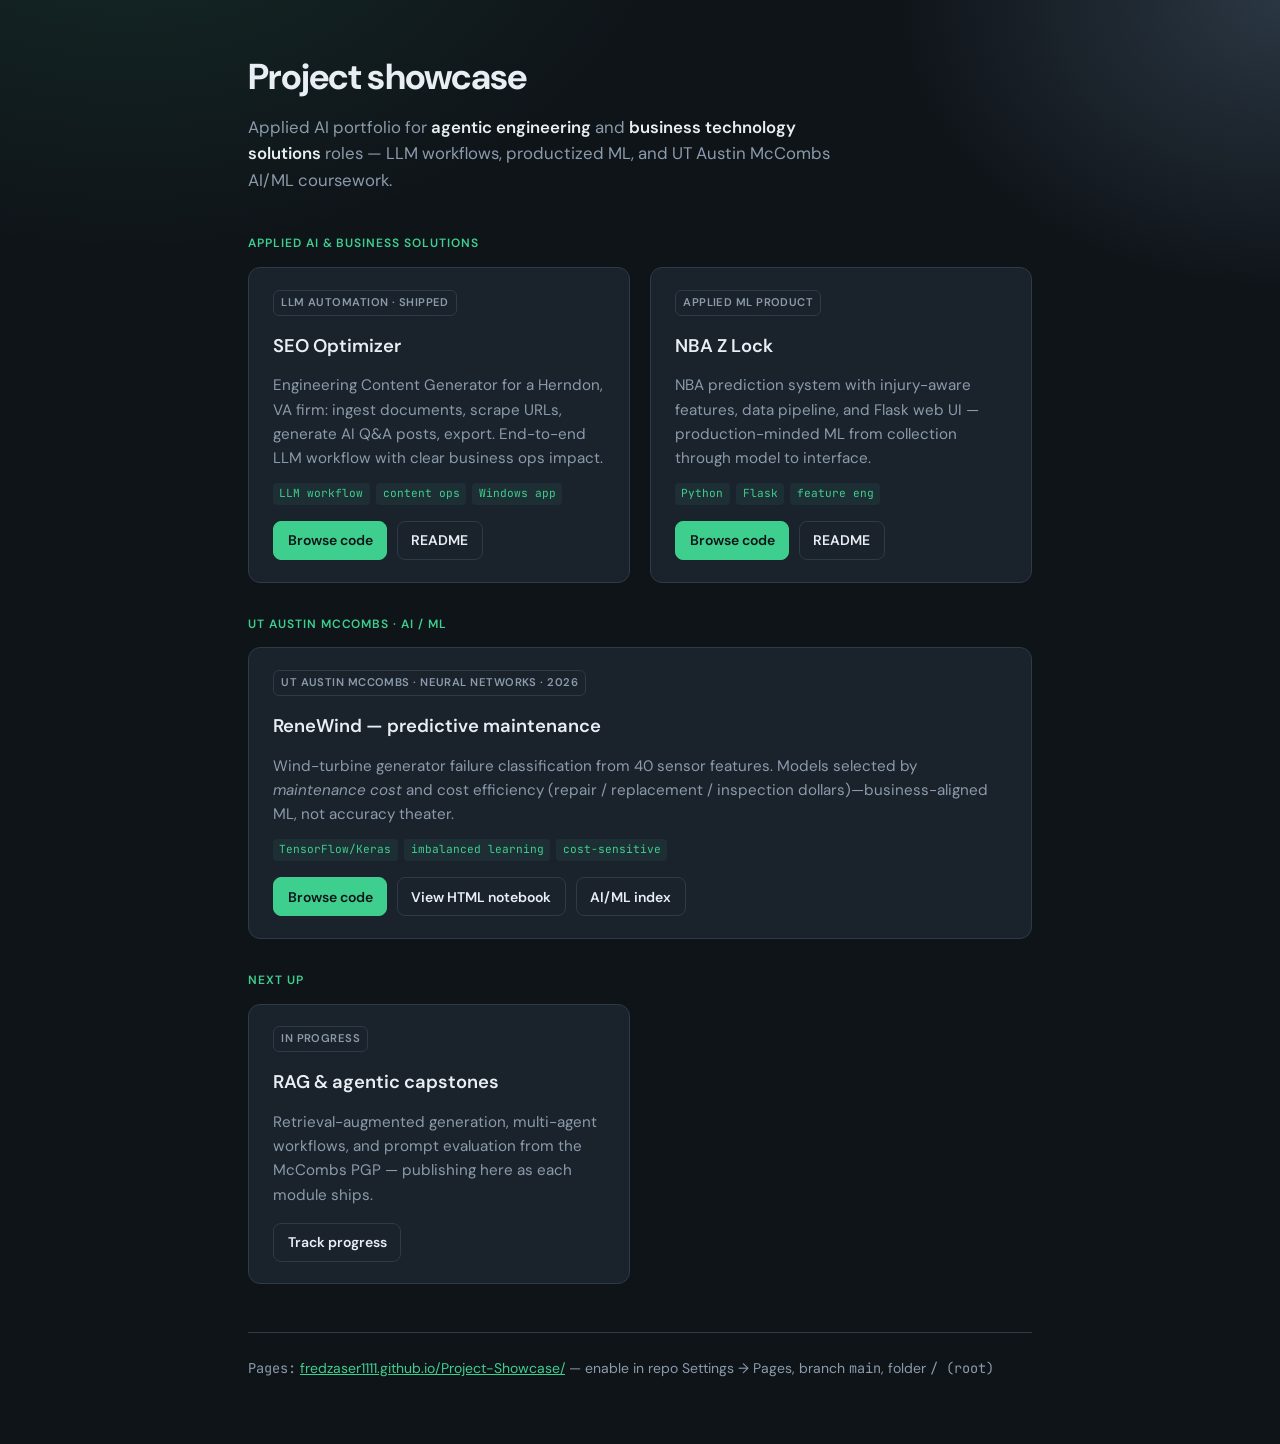
==== index.html @ 09c6dcb6 "Publish UT Austin AI/ML portfolio projects and retire coming soon Add ReneWind neural network predic" ====
<!DOCTYPE html>
<html lang="en">
<head>
  <meta charset="utf-8" />
  <meta name="viewport" content="width=device-width, initial-scale=1" />
  <title>Project showcase · Zed Fraser</title>
  <meta name="description" content="Portfolio for agentic engineering and business technology solutions: LLM automation, applied ML products, and UT Austin McCombs AI/ML coursework." />
  <link rel="preconnect" href="https://fonts.googleapis.com" />
  <link rel="preconnect" href="https://fonts.gstatic.com" crossorigin />
  <link href="https://fonts.googleapis.com/css2?family=DM+Sans:ital,opsz,wght@0,9..40,400;0,9..40,600;0,9..40,700;1,9..40,400&family=JetBrains+Mono:wght@400;500&display=swap" rel="stylesheet" />
  <style>
    :root {
      --bg: #0f1419;
      --surface: #1a222c;
      --border: #2d3a47;
      --text: #e8eef4;
      --muted: #8b9bab;
      --accent: #3ecf8e;
      --accent-dim: #2a9d6c;
    }
    * { box-sizing: border-box; }
    body {
      margin: 0;
      min-height: 100vh;
      font-family: "DM Sans", system-ui, sans-serif;
      background:
        radial-gradient(ellipse 80% 50% at 10% -10%, rgba(62, 207, 142, 0.12), transparent 55%),
        radial-gradient(ellipse 60% 40% at 100% 0%, rgba(45, 58, 71, 0.9), transparent 50%),
        var(--bg);
      color: var(--text);
      line-height: 1.6;
    }
    .wrap {
      max-width: 52rem;
      margin: 0 auto;
      padding: 3rem 1.5rem 4rem;
    }
    header { margin-bottom: 2.5rem; }
    h1 {
      font-size: clamp(1.75rem, 4vw, 2.25rem);
      font-weight: 700;
      letter-spacing: -0.02em;
      margin: 0 0 0.5rem;
    }
    .lede {
      color: var(--muted);
      font-size: 1.05rem;
      max-width: 38rem;
      margin: 0;
    }
    .mono {
      font-family: "JetBrains Mono", ui-monospace, monospace;
      font-size: 0.85rem;
    }
    .grid {
      display: grid;
      gap: 1.25rem;
    }
    @media (min-width: 640px) {
      .grid { grid-template-columns: repeat(2, 1fr); }
    }
    .grid.full { grid-template-columns: 1fr; }
    article {
      background: var(--surface);
      border: 1px solid var(--border);
      border-radius: 12px;
      padding: 1.35rem 1.5rem;
      display: flex;
      flex-direction: column;
      gap: 0.75rem;
    }
    article h2 {
      font-size: 1.15rem;
      font-weight: 600;
      margin: 0;
    }
    article p {
      margin: 0;
      color: var(--muted);
      font-size: 0.95rem;
      flex: 1;
    }
    .links {
      display: flex;
      flex-wrap: wrap;
      gap: 0.6rem;
      margin-top: 0.25rem;
    }
    a.btn {
      display: inline-flex;
      align-items: center;
      padding: 0.45rem 0.85rem;
      border-radius: 8px;
      font-size: 0.875rem;
      font-weight: 600;
      text-decoration: none;
      border: 1px solid var(--border);
      color: var(--text);
      transition: border-color 0.15s, background 0.15s;
    }
    a.btn:hover {
      border-color: var(--accent-dim);
      background: rgba(62, 207, 142, 0.08);
    }
    a.btn.primary {
      background: var(--accent);
      color: var(--bg);
      border-color: var(--accent);
    }
    a.btn.primary:hover {
      background: var(--accent-dim);
      border-color: var(--accent-dim);
    }
    .section-label {
      font-size: 0.75rem;
      font-weight: 600;
      letter-spacing: 0.08em;
      text-transform: uppercase;
      color: var(--accent);
      margin: 2rem 0 0.85rem;
    }
    .section-label:first-of-type { margin-top: 0; }
    .badge {
      display: inline-block;
      font-size: 0.7rem;
      font-weight: 600;
      letter-spacing: 0.04em;
      text-transform: uppercase;
      color: var(--muted);
      border: 1px solid var(--border);
      border-radius: 6px;
      padding: 0.2rem 0.45rem;
      margin-bottom: 0.25rem;
      width: fit-content;
    }
    .tags {
      display: flex;
      flex-wrap: wrap;
      gap: 0.4rem;
    }
    .tag {
      font-size: 0.7rem;
      font-family: "JetBrains Mono", ui-monospace, monospace;
      color: var(--accent);
      background: rgba(62, 207, 142, 0.08);
      border-radius: 4px;
      padding: 0.15rem 0.4rem;
    }
    footer {
      margin-top: 3rem;
      padding-top: 1.5rem;
      border-top: 1px solid var(--border);
      color: var(--muted);
      font-size: 0.875rem;
    }
    footer a { color: var(--accent); }
  </style>
</head>
<body>
  <div class="wrap">
    <header>
      <h1>Project showcase</h1>
      <p class="lede">Applied AI portfolio for <strong style="color:var(--text);font-weight:600">agentic engineering</strong> and <strong style="color:var(--text);font-weight:600">business technology solutions</strong> roles — LLM workflows, productized ML, and UT Austin McCombs AI/ML coursework.</p>
    </header>

    <p class="section-label">Applied AI &amp; business solutions</p>
    <div class="grid">
      <article>
        <span class="badge">LLM automation · shipped</span>
        <h2>SEO Optimizer</h2>
        <p>Engineering Content Generator for a Herndon, VA firm: ingest documents, scrape URLs, generate AI Q&amp;A posts, export. End-to-end LLM workflow with clear business ops impact.</p>
        <div class="tags">
          <span class="tag">LLM workflow</span>
          <span class="tag">content ops</span>
          <span class="tag">Windows app</span>
        </div>
        <div class="links">
          <a class="btn primary" href="https://github.com/FredZaser1111/Project-Showcase/tree/main/projects/seo-optimizer">Browse code</a>
          <a class="btn" href="https://github.com/FredZaser1111/Project-Showcase/blob/main/projects/seo-optimizer/README.md">README</a>
        </div>
      </article>

      <article>
        <span class="badge">Applied ML product</span>
        <h2>NBA Z Lock</h2>
        <p>NBA prediction system with injury-aware features, data pipeline, and Flask web UI — production-minded ML from collection through model to interface.</p>
        <div class="tags">
          <span class="tag">Python</span>
          <span class="tag">Flask</span>
          <span class="tag">feature eng</span>
        </div>
        <div class="links">
          <a class="btn primary" href="https://github.com/FredZaser1111/Project-Showcase/tree/main/projects/nba-z-lock">Browse code</a>
          <a class="btn" href="https://github.com/FredZaser1111/Project-Showcase/blob/main/projects/nba-z-lock/README.md">README</a>
        </div>
      </article>
    </div>

    <p class="section-label">UT Austin McCombs · AI / ML</p>
    <div class="grid full">
      <article>
        <span class="badge">UT Austin McCombs · Neural Networks · 2026</span>
        <h2>ReneWind — predictive maintenance</h2>
        <p>Wind-turbine generator failure classification from 40 sensor features. Models selected by <em>maintenance cost</em> and cost efficiency (repair / replacement / inspection dollars)—business-aligned ML, not accuracy theater.</p>
        <div class="tags">
          <span class="tag">TensorFlow/Keras</span>
          <span class="tag">imbalanced learning</span>
          <span class="tag">cost-sensitive</span>
        </div>
        <div class="links">
          <a class="btn primary" href="https://github.com/FredZaser1111/Project-Showcase/tree/main/projects/renewind">Browse code</a>
          <a class="btn" href="https://github.com/FredZaser1111/Project-Showcase/blob/main/projects/renewind/INN_ReneWind_Main_Project_FullCode_Notebook.html">View HTML notebook</a>
          <a class="btn" href="https://github.com/FredZaser1111/Project-Showcase/tree/main/projects/capstones">AI/ML index</a>
        </div>
      </article>
    </div>

    <p class="section-label">Next up</p>
    <div class="grid">
      <article>
        <span class="badge">In progress</span>
        <h2>RAG &amp; agentic capstones</h2>
        <p>Retrieval-augmented generation, multi-agent workflows, and prompt evaluation from the McCombs PGP — publishing here as each module ships.</p>
        <div class="links">
          <a class="btn" href="https://github.com/FredZaser1111/Project-Showcase/tree/main/projects/capstones">Track progress</a>
        </div>
      </article>
    </div>

    <footer>
      <span class="mono">Pages:</span>
      <a href="https://fredzaser1111.github.io/Project-Showcase/">fredzaser1111.github.io/Project-Showcase/</a>
      — enable in repo Settings → Pages, branch <span class="mono">main</span>, folder <span class="mono">/ (root)</span>
    </footer>
  </div>
</body>
</html>
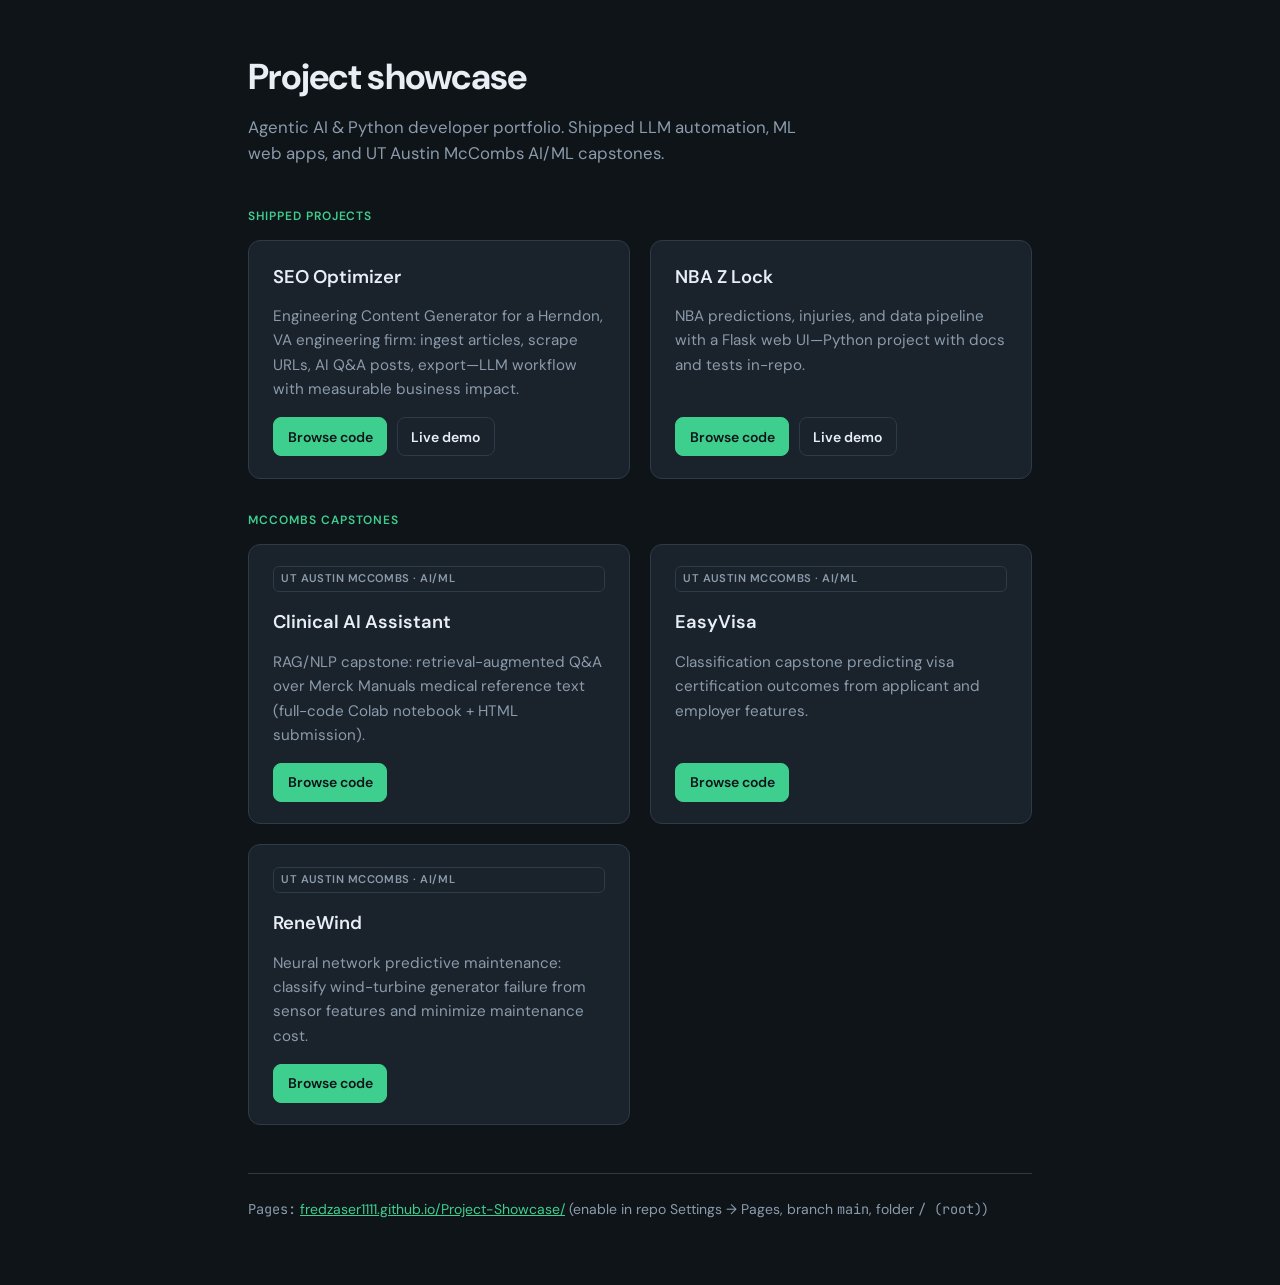
==== commit 87745412: "Add McCombs capstones: Clinical AI RAG, EasyVisa, and ReneWind. Publish full-code notebooks, HTML su" ====
--- a/index.html
+++ b/index.html
@@ -3,8 +3,8 @@
 <head>
   <meta charset="utf-8" />
   <meta name="viewport" content="width=device-width, initial-scale=1" />
-  <title>Project showcase · Zed Fraser</title>
-  <meta name="description" content="Portfolio for agentic engineering and business technology solutions: LLM automation, applied ML products, and UT Austin McCombs AI/ML coursework." />
+  <title>Project showcase</title>
+  <meta name="description" content="Agentic AI & Python portfolio: SEO Optimizer, NBA Z Lock, and UT Austin McCombs capstones." />
   <link rel="preconnect" href="https://fonts.googleapis.com" />
   <link rel="preconnect" href="https://fonts.gstatic.com" crossorigin />
   <link href="https://fonts.googleapis.com/css2?family=DM+Sans:ital,opsz,wght@0,9..40,400;0,9..40,600;0,9..40,700;1,9..40,400&family=JetBrains+Mono:wght@400;500&display=swap" rel="stylesheet" />
@@ -23,10 +23,7 @@
       margin: 0;
       min-height: 100vh;
       font-family: "DM Sans", system-ui, sans-serif;
-      background:
-        radial-gradient(ellipse 80% 50% at 10% -10%, rgba(62, 207, 142, 0.12), transparent 55%),
-        radial-gradient(ellipse 60% 40% at 100% 0%, rgba(45, 58, 71, 0.9), transparent 50%),
-        var(--bg);
+      background: var(--bg);
       color: var(--text);
       line-height: 1.6;
     }
@@ -45,7 +42,7 @@
     .lede {
       color: var(--muted);
       font-size: 1.05rem;
-      max-width: 38rem;
+      max-width: 36rem;
       margin: 0;
     }
     .mono {
@@ -59,7 +56,6 @@
     @media (min-width: 640px) {
       .grid { grid-template-columns: repeat(2, 1fr); }
     }
-    .grid.full { grid-template-columns: 1fr; }
     article {
       background: var(--surface);
       border: 1px solid var(--border);
@@ -107,7 +103,7 @@
       color: var(--bg);
       border-color: var(--accent);
     }
-    a.btn.primary:hover {
+    a    .btn.primary:hover {
       background: var(--accent-dim);
       border-color: var(--accent-dim);
     }
@@ -120,6 +116,16 @@
       margin: 2rem 0 0.85rem;
     }
     .section-label:first-of-type { margin-top: 0; }
+    article.in-progress {
+      border-style: dashed;
+      opacity: 0.92;
+    }
+    article.in-progress h2::after {
+      content: " · In progress";
+      font-size: 0.8rem;
+      font-weight: 500;
+      color: var(--muted);
+    }
     .badge {
       display: inline-block;
       font-size: 0.7rem;
@@ -131,20 +137,6 @@
       border-radius: 6px;
       padding: 0.2rem 0.45rem;
       margin-bottom: 0.25rem;
-      width: fit-content;
-    }
-    .tags {
-      display: flex;
-      flex-wrap: wrap;
-      gap: 0.4rem;
-    }
-    .tag {
-      font-size: 0.7rem;
-      font-family: "JetBrains Mono", ui-monospace, monospace;
-      color: var(--accent);
-      background: rgba(62, 207, 142, 0.08);
-      border-radius: 4px;
-      padding: 0.15rem 0.4rem;
     }
     footer {
       margin-top: 3rem;
@@ -153,84 +145,70 @@
       color: var(--muted);
       font-size: 0.875rem;
     }
-    footer a { color: var(--accent); }
   </style>
 </head>
 <body>
   <div class="wrap">
     <header>
       <h1>Project showcase</h1>
-      <p class="lede">Applied AI portfolio for <strong style="color:var(--text);font-weight:600">agentic engineering</strong> and <strong style="color:var(--text);font-weight:600">business technology solutions</strong> roles — LLM workflows, productized ML, and UT Austin McCombs AI/ML coursework.</p>
+      <p class="lede">Agentic AI &amp; Python developer portfolio. Shipped LLM automation, ML web apps, and UT Austin McCombs AI/ML capstones.</p>
     </header>
 
-    <p class="section-label">Applied AI &amp; business solutions</p>
+    <p class="section-label">Shipped projects</p>
     <div class="grid">
       <article>
-        <span class="badge">LLM automation · shipped</span>
         <h2>SEO Optimizer</h2>
-        <p>Engineering Content Generator for a Herndon, VA firm: ingest documents, scrape URLs, generate AI Q&amp;A posts, export. End-to-end LLM workflow with clear business ops impact.</p>
-        <div class="tags">
-          <span class="tag">LLM workflow</span>
-          <span class="tag">content ops</span>
-          <span class="tag">Windows app</span>
-        </div>
+        <p>Engineering Content Generator for a Herndon, VA engineering firm: ingest articles, scrape URLs, AI Q&amp;A posts, export—LLM workflow with measurable business impact.</p>
         <div class="links">
           <a class="btn primary" href="https://github.com/FredZaser1111/Project-Showcase/tree/main/projects/seo-optimizer">Browse code</a>
-          <a class="btn" href="https://github.com/FredZaser1111/Project-Showcase/blob/main/projects/seo-optimizer/README.md">README</a>
-        </div>
-      </article>
-
-      <article>
-        <span class="badge">Applied ML product</span>
+          <a class="btn" href="https://example.com">Live demo</a>
+        </div>
+      </article>
+
+      <article>
         <h2>NBA Z Lock</h2>
-        <p>NBA prediction system with injury-aware features, data pipeline, and Flask web UI — production-minded ML from collection through model to interface.</p>
-        <div class="tags">
-          <span class="tag">Python</span>
-          <span class="tag">Flask</span>
-          <span class="tag">feature eng</span>
-        </div>
+        <p>NBA predictions, injuries, and data pipeline with a Flask web UI—Python project with docs and tests in-repo.</p>
         <div class="links">
           <a class="btn primary" href="https://github.com/FredZaser1111/Project-Showcase/tree/main/projects/nba-z-lock">Browse code</a>
-          <a class="btn" href="https://github.com/FredZaser1111/Project-Showcase/blob/main/projects/nba-z-lock/README.md">README</a>
+          <a class="btn" href="https://example.com">Live demo</a>
         </div>
       </article>
     </div>
 
-    <p class="section-label">UT Austin McCombs · AI / ML</p>
-    <div class="grid full">
-      <article>
-        <span class="badge">UT Austin McCombs · Neural Networks · 2026</span>
-        <h2>ReneWind — predictive maintenance</h2>
-        <p>Wind-turbine generator failure classification from 40 sensor features. Models selected by <em>maintenance cost</em> and cost efficiency (repair / replacement / inspection dollars)—business-aligned ML, not accuracy theater.</p>
-        <div class="tags">
-          <span class="tag">TensorFlow/Keras</span>
-          <span class="tag">imbalanced learning</span>
-          <span class="tag">cost-sensitive</span>
-        </div>
-        <div class="links">
-          <a class="btn primary" href="https://github.com/FredZaser1111/Project-Showcase/tree/main/projects/renewind">Browse code</a>
-          <a class="btn" href="https://github.com/FredZaser1111/Project-Showcase/blob/main/projects/renewind/INN_ReneWind_Main_Project_FullCode_Notebook.html">View HTML notebook</a>
-          <a class="btn" href="https://github.com/FredZaser1111/Project-Showcase/tree/main/projects/capstones">AI/ML index</a>
-        </div>
-      </article>
-    </div>
-
-    <p class="section-label">Next up</p>
+    <p class="section-label">McCombs capstones</p>
     <div class="grid">
       <article>
-        <span class="badge">In progress</span>
-        <h2>RAG &amp; agentic capstones</h2>
-        <p>Retrieval-augmented generation, multi-agent workflows, and prompt evaluation from the McCombs PGP — publishing here as each module ships.</p>
-        <div class="links">
-          <a class="btn" href="https://github.com/FredZaser1111/Project-Showcase/tree/main/projects/capstones">Track progress</a>
+        <span class="badge">UT Austin McCombs · AI/ML</span>
+        <h2>Clinical AI Assistant</h2>
+        <p>RAG/NLP capstone: retrieval-augmented Q&amp;A over Merck Manuals medical reference text (full-code Colab notebook + HTML submission).</p>
+        <div class="links">
+          <a class="btn primary" href="https://github.com/FredZaser1111/Project-Showcase/tree/main/projects/capstones/clinical-ai-assistant">Browse code</a>
+        </div>
+      </article>
+
+      <article>
+        <span class="badge">UT Austin McCombs · AI/ML</span>
+        <h2>EasyVisa</h2>
+        <p>Classification capstone predicting visa certification outcomes from applicant and employer features.</p>
+        <div class="links">
+          <a class="btn primary" href="https://github.com/FredZaser1111/Project-Showcase/tree/main/projects/capstones/easyvisa">Browse code</a>
+        </div>
+      </article>
+
+      <article>
+        <span class="badge">UT Austin McCombs · AI/ML</span>
+        <h2>ReneWind</h2>
+        <p>Neural network predictive maintenance: classify wind-turbine generator failure from sensor features and minimize maintenance cost.</p>
+        <div class="links">
+          <a class="btn primary" href="https://github.com/FredZaser1111/Project-Showcase/tree/main/projects/capstones/renewind">Browse code</a>
         </div>
       </article>
     </div>
 
     <footer>
       <span class="mono">Pages:</span>
-      <a href="https://fredzaser1111.github.io/Project-Showcase/">fredzaser1111.github.io/Project-Showcase/</a>
-      — enable in repo Settings → Pages, branch <span class="mono">main</span>, folder <span class="mono">/ (root)</span>
+      <a href="https://fredzaser1111.github.io/Project-Showcase/" style="color: var(--accent);">fredzaser1111.github.io/Project-Showcase/</a>
+      (enable in repo Settings → Pages, branch <span class="mono">main</span>, folder <span class="mono">/ (root)</span>)
     </footer>
   </div>
 </body>
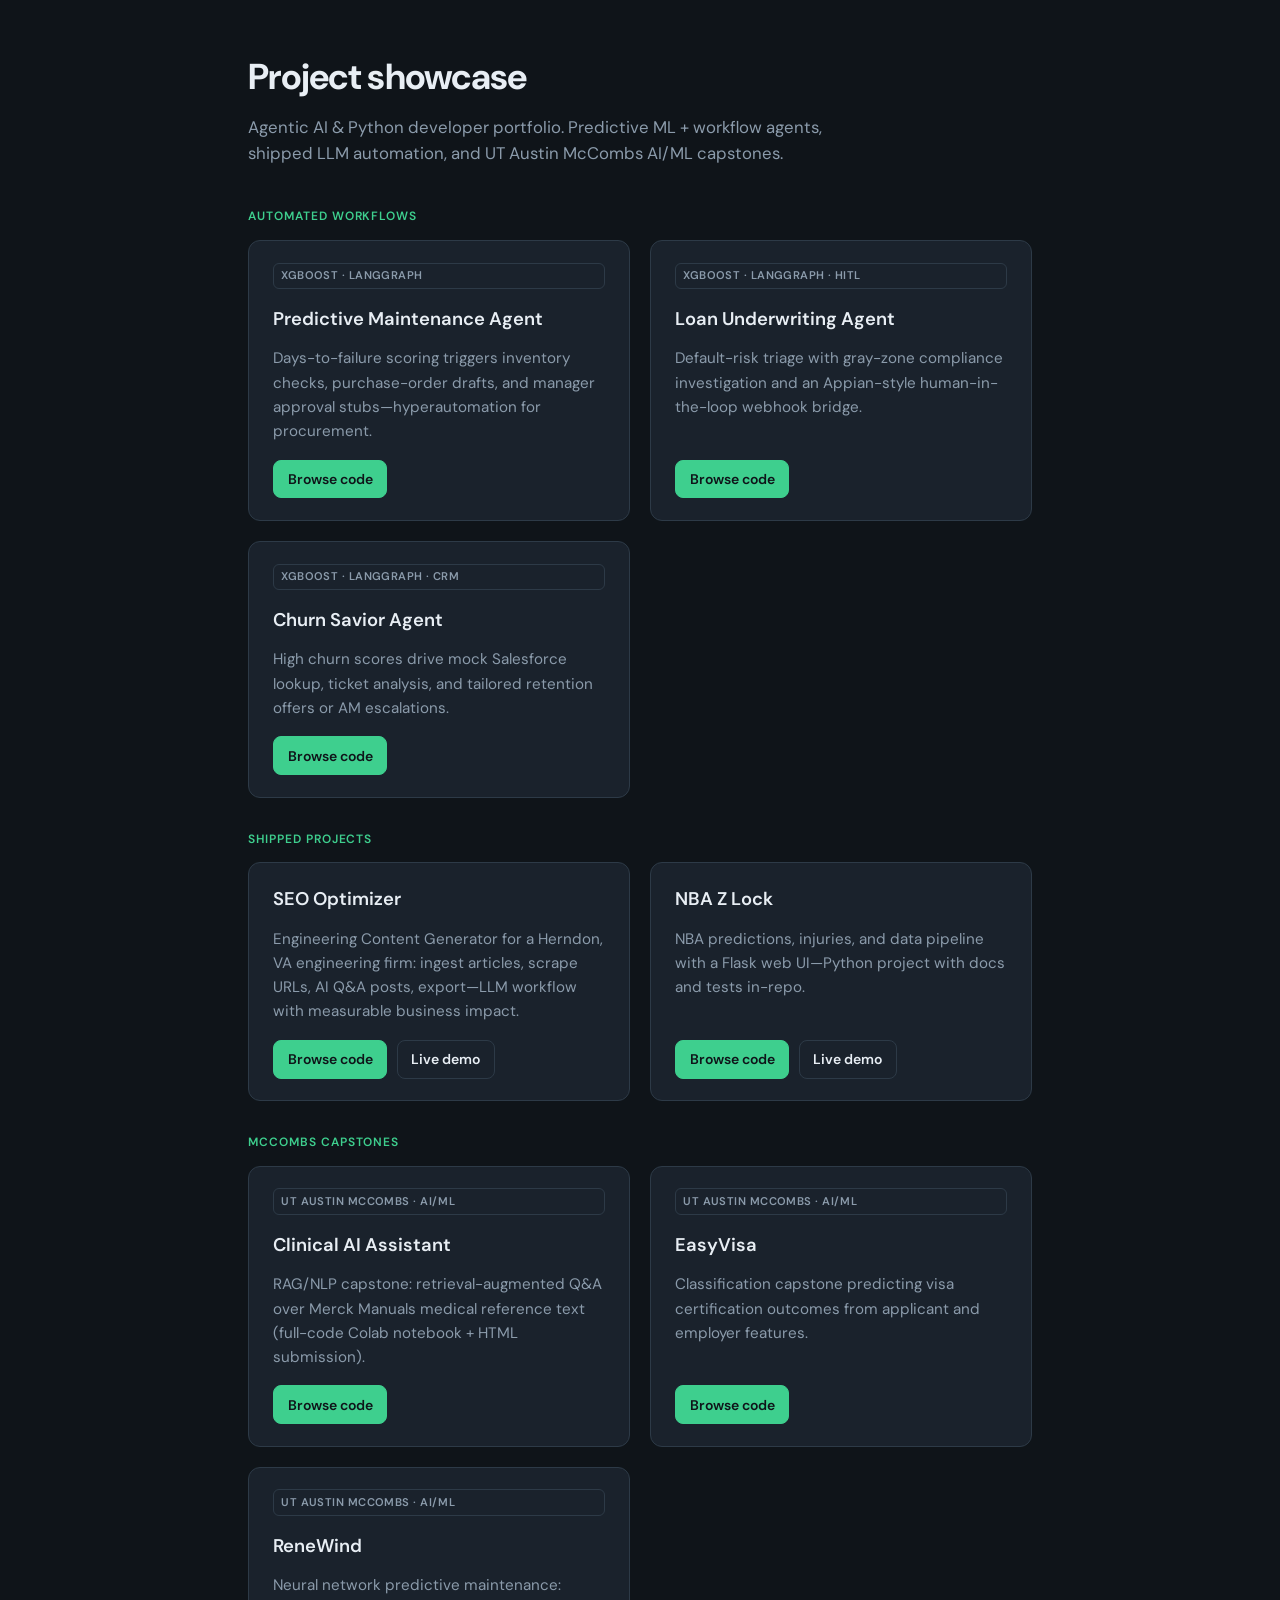
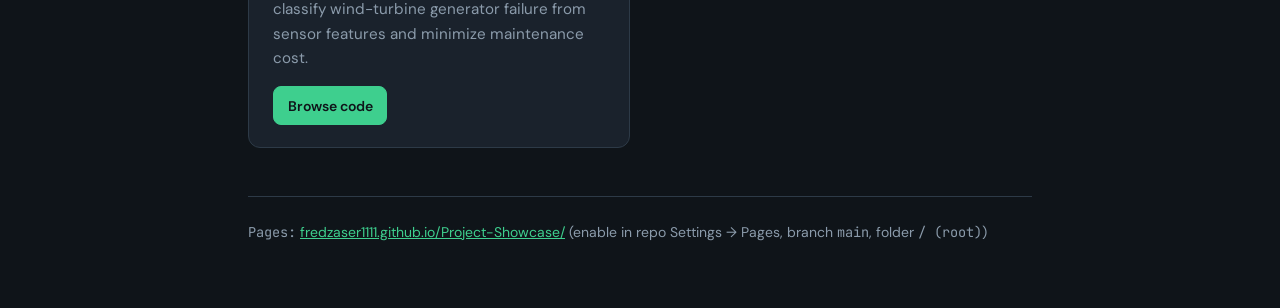
==== commit 9c26a741: "Add Automated Workflows: XGBoost + LangGraph agent demos. Showcase predictive score to workflow acti" ====
--- a/index.html
+++ b/index.html
@@ -4,7 +4,7 @@
   <meta charset="utf-8" />
   <meta name="viewport" content="width=device-width, initial-scale=1" />
   <title>Project showcase</title>
-  <meta name="description" content="Agentic AI & Python portfolio: SEO Optimizer, NBA Z Lock, and UT Austin McCombs capstones." />
+  <meta name="description" content="Agentic AI & Python portfolio: automated workflows (XGBoost + agents), SEO Optimizer, NBA Z Lock, and UT Austin McCombs capstones." />
   <link rel="preconnect" href="https://fonts.googleapis.com" />
   <link rel="preconnect" href="https://fonts.gstatic.com" crossorigin />
   <link href="https://fonts.googleapis.com/css2?family=DM+Sans:ital,opsz,wght@0,9..40,400;0,9..40,600;0,9..40,700;1,9..40,400&family=JetBrains+Mono:wght@400;500&display=swap" rel="stylesheet" />
@@ -151,8 +151,38 @@
   <div class="wrap">
     <header>
       <h1>Project showcase</h1>
-      <p class="lede">Agentic AI &amp; Python developer portfolio. Shipped LLM automation, ML web apps, and UT Austin McCombs AI/ML capstones.</p>
+      <p class="lede">Agentic AI &amp; Python developer portfolio. Predictive ML + workflow agents, shipped LLM automation, and UT Austin McCombs AI/ML capstones.</p>
     </header>
+
+    <p class="section-label">Automated workflows</p>
+    <div class="grid">
+      <article>
+        <span class="badge">XGBoost · LangGraph</span>
+        <h2>Predictive Maintenance Agent</h2>
+        <p>Days-to-failure scoring triggers inventory checks, purchase-order drafts, and manager approval stubs—hyperautomation for procurement.</p>
+        <div class="links">
+          <a class="btn primary" href="https://github.com/FredZaser1111/Project-Showcase/tree/main/projects/automated-workflows/predictive-maintenance-agent">Browse code</a>
+        </div>
+      </article>
+
+      <article>
+        <span class="badge">XGBoost · LangGraph · HITL</span>
+        <h2>Loan Underwriting Agent</h2>
+        <p>Default-risk triage with gray-zone compliance investigation and an Appian-style human-in-the-loop webhook bridge.</p>
+        <div class="links">
+          <a class="btn primary" href="https://github.com/FredZaser1111/Project-Showcase/tree/main/projects/automated-workflows/loan-underwriting-agent">Browse code</a>
+        </div>
+      </article>
+
+      <article>
+        <span class="badge">XGBoost · LangGraph · CRM</span>
+        <h2>Churn Savior Agent</h2>
+        <p>High churn scores drive mock Salesforce lookup, ticket analysis, and tailored retention offers or AM escalations.</p>
+        <div class="links">
+          <a class="btn primary" href="https://github.com/FredZaser1111/Project-Showcase/tree/main/projects/automated-workflows/churn-savior-agent">Browse code</a>
+        </div>
+      </article>
+    </div>
 
     <p class="section-label">Shipped projects</p>
     <div class="grid">
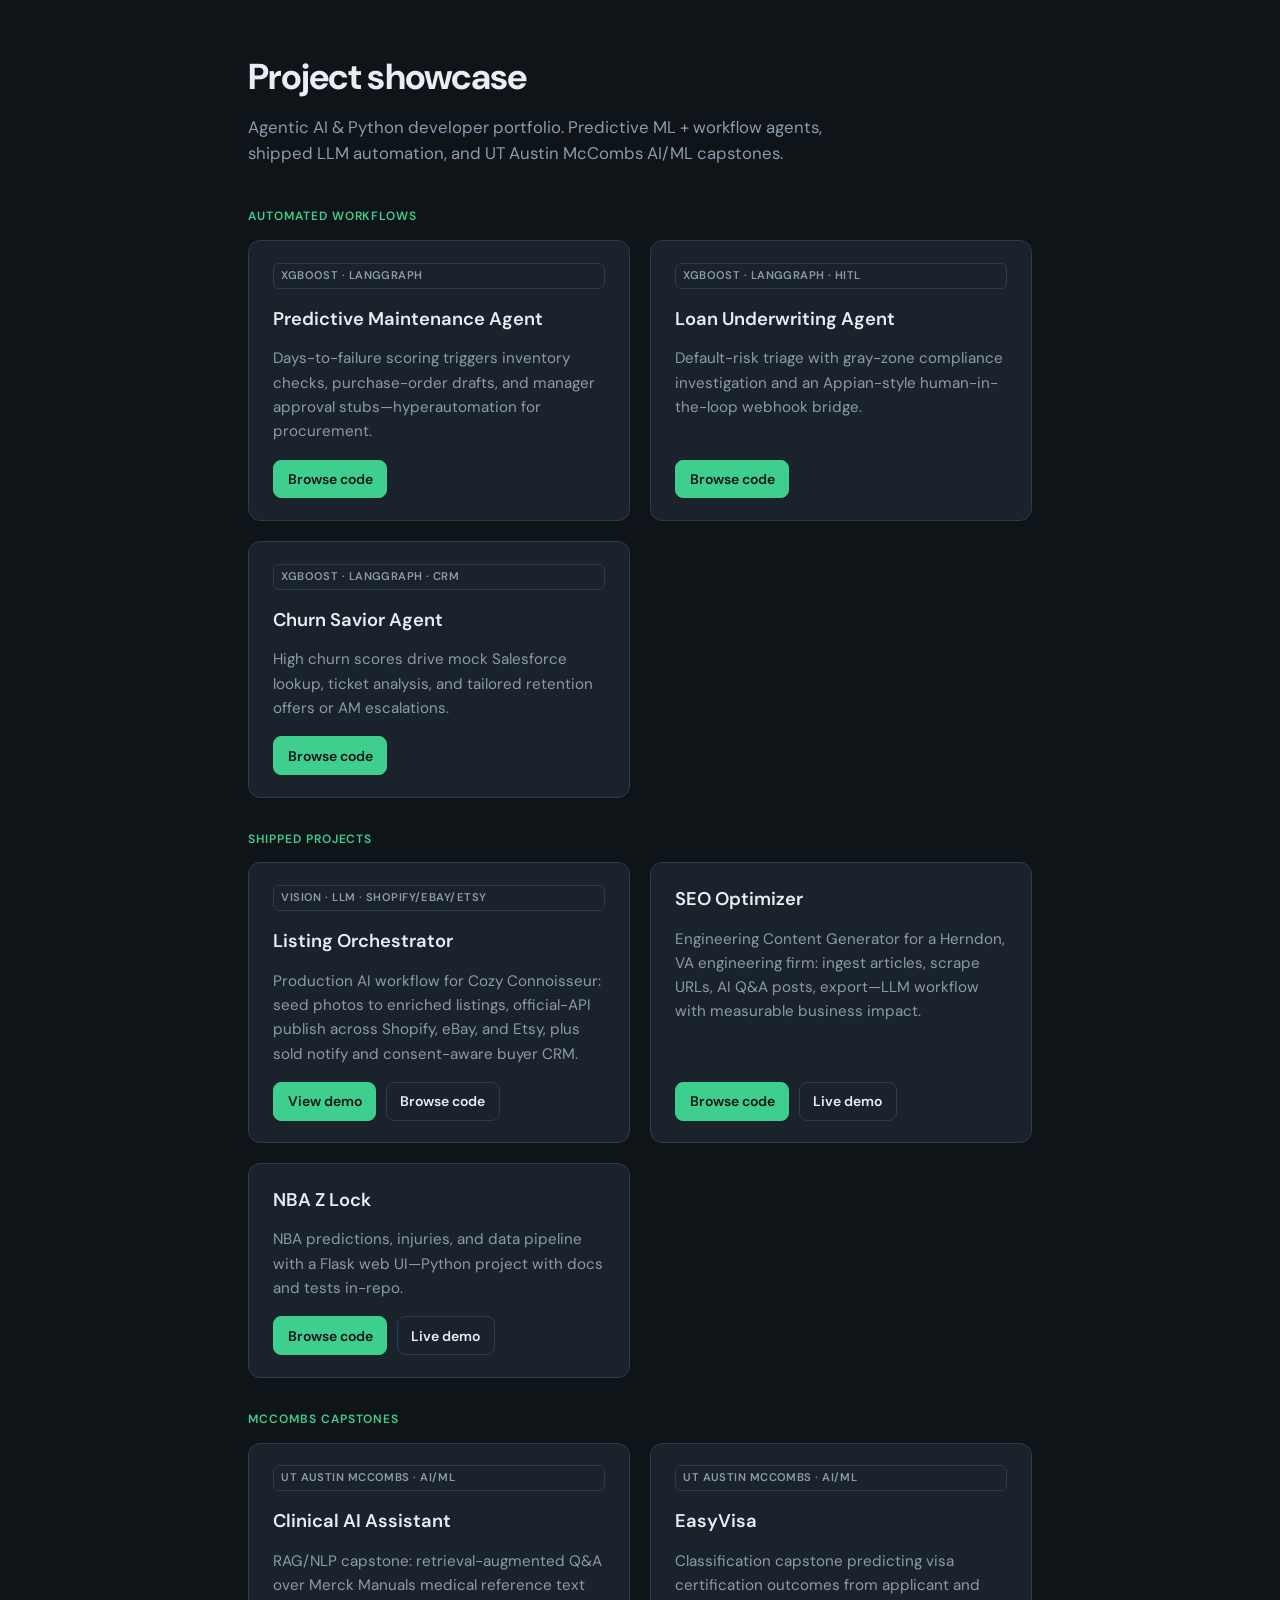
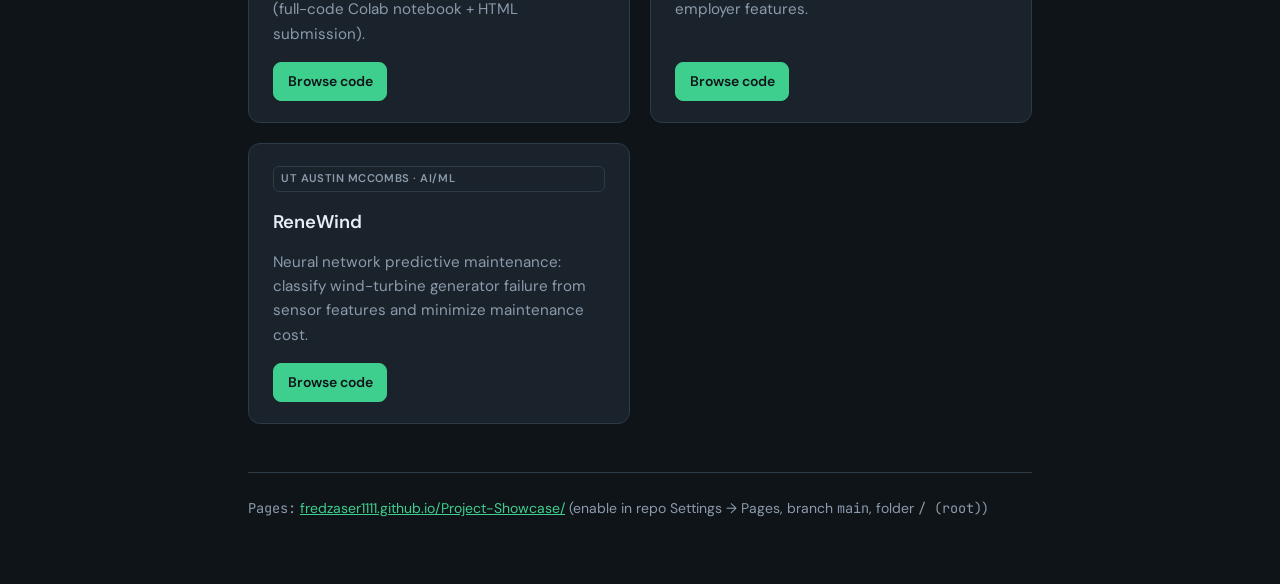
==== commit 53bc4b83: "Add Listing Orchestrator with recruiter workflow mockups. Ship Shopify/eBay/Etsy AI listing pipeline" ====
--- a/index.html
+++ b/index.html
@@ -187,6 +187,16 @@
     <p class="section-label">Shipped projects</p>
     <div class="grid">
       <article>
+        <span class="badge">Vision · LLM · Shopify/eBay/Etsy</span>
+        <h2>Listing Orchestrator</h2>
+        <p>Production AI workflow for Cozy Connoisseur: seed photos to enriched listings, official-API publish across Shopify, eBay, and Etsy, plus sold notify and consent-aware buyer CRM.</p>
+        <div class="links">
+          <a class="btn primary" href="https://fredzaser1111.github.io/Project-Showcase/projects/listing-orchestrator/demo/">View demo</a>
+          <a class="btn" href="https://github.com/FredZaser1111/Project-Showcase/tree/main/projects/listing-orchestrator">Browse code</a>
+        </div>
+      </article>
+
+      <article>
         <h2>SEO Optimizer</h2>
         <p>Engineering Content Generator for a Herndon, VA engineering firm: ingest articles, scrape URLs, AI Q&amp;A posts, export—LLM workflow with measurable business impact.</p>
         <div class="links">
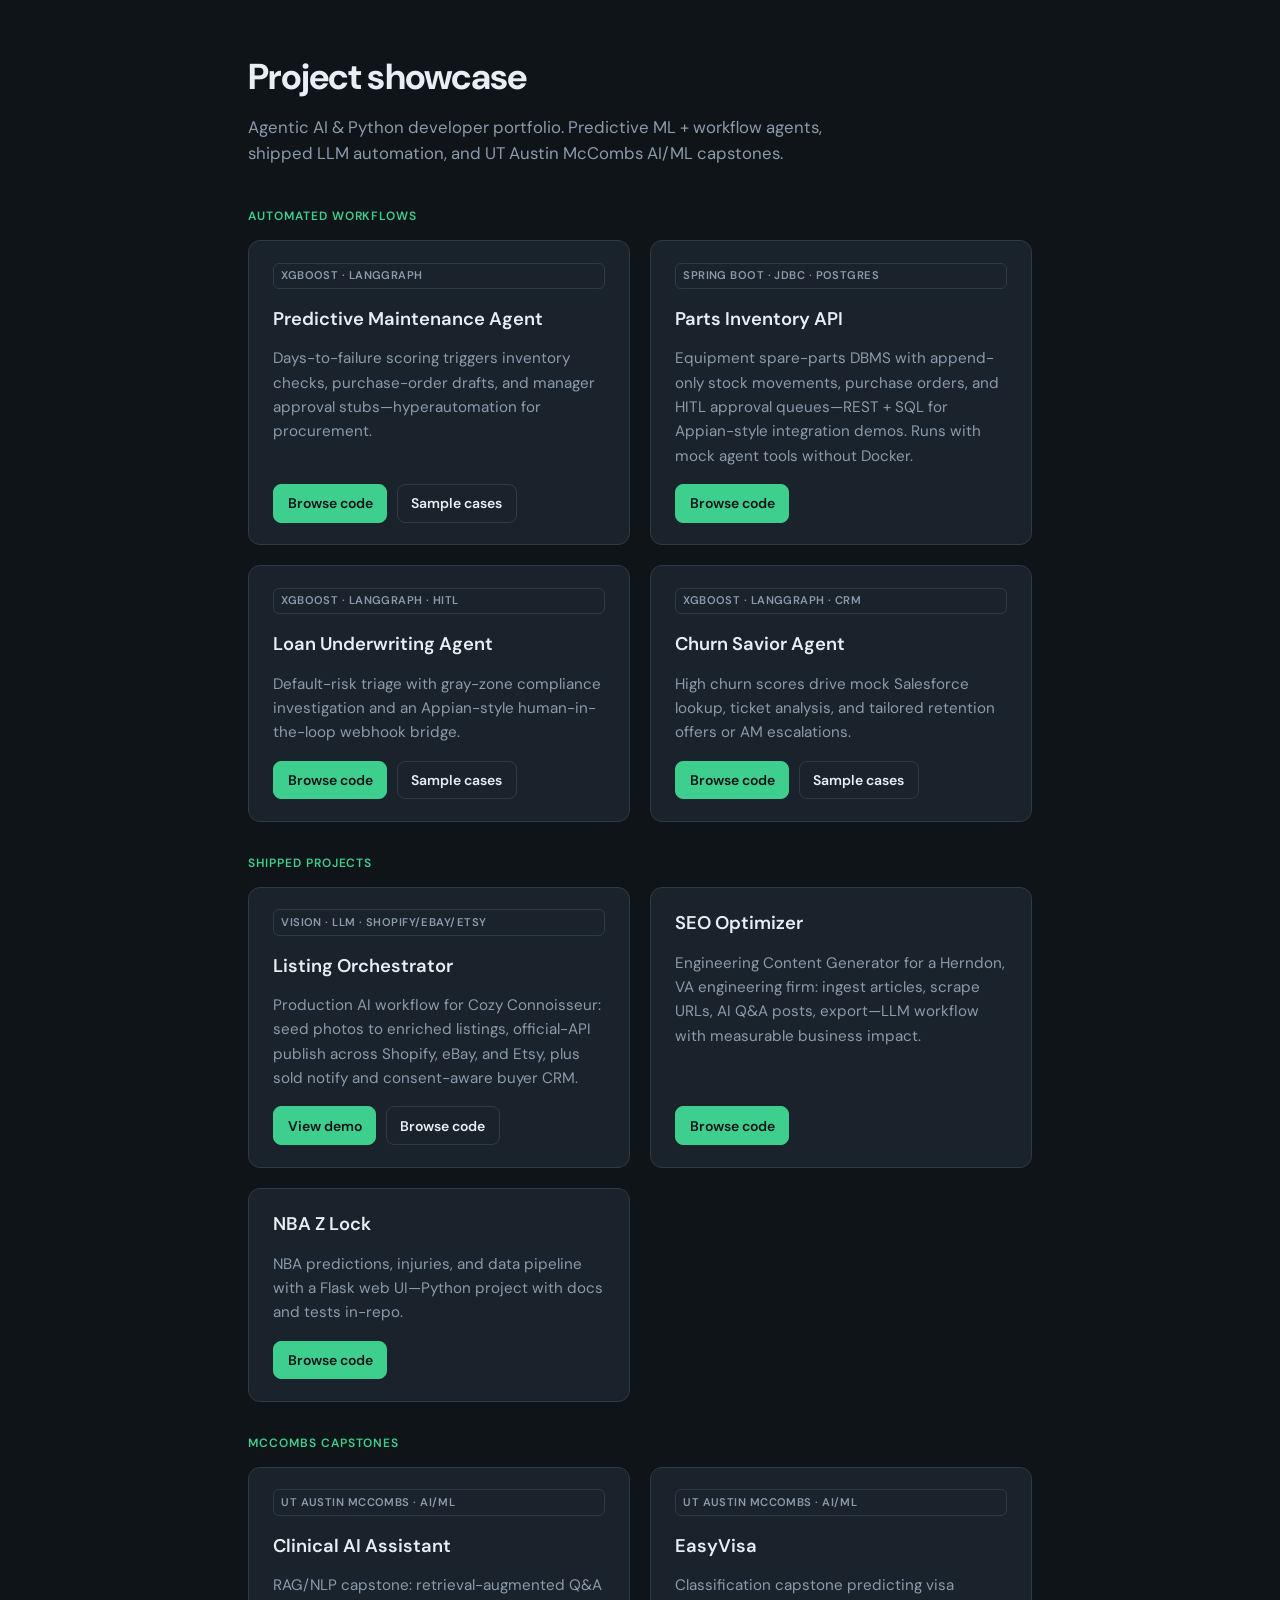
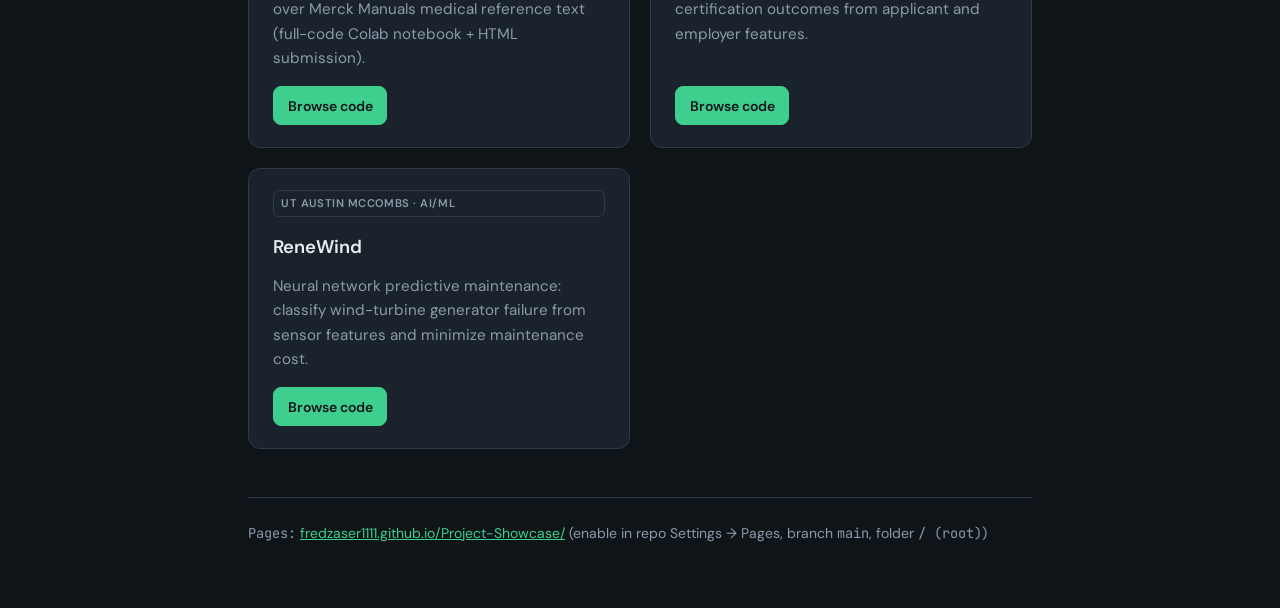
==== commit 1fb85082: "Ship parts inventory API and harden recruiter mock demos. Add Spring Boot/JDBC spare-parts service w" ====
--- a/index.html
+++ b/index.html
@@ -162,6 +162,16 @@
         <p>Days-to-failure scoring triggers inventory checks, purchase-order drafts, and manager approval stubs—hyperautomation for procurement.</p>
         <div class="links">
           <a class="btn primary" href="https://github.com/FredZaser1111/Project-Showcase/tree/main/projects/automated-workflows/predictive-maintenance-agent">Browse code</a>
+          <a class="btn" href="https://github.com/FredZaser1111/Project-Showcase/blob/main/projects/automated-workflows/predictive-maintenance-agent/outputs/maintenance_cases.json">Sample cases</a>
+        </div>
+      </article>
+
+      <article>
+        <span class="badge">Spring Boot · JDBC · Postgres</span>
+        <h2>Parts Inventory API</h2>
+        <p>Equipment spare-parts DBMS with append-only stock movements, purchase orders, and HITL approval queues—REST + SQL for Appian-style integration demos. Runs with mock agent tools without Docker.</p>
+        <div class="links">
+          <a class="btn primary" href="https://github.com/FredZaser1111/Project-Showcase/tree/main/projects/parts-inventory-api">Browse code</a>
         </div>
       </article>
 
@@ -171,6 +181,7 @@
         <p>Default-risk triage with gray-zone compliance investigation and an Appian-style human-in-the-loop webhook bridge.</p>
         <div class="links">
           <a class="btn primary" href="https://github.com/FredZaser1111/Project-Showcase/tree/main/projects/automated-workflows/loan-underwriting-agent">Browse code</a>
+          <a class="btn" href="https://github.com/FredZaser1111/Project-Showcase/blob/main/projects/automated-workflows/loan-underwriting-agent/outputs/loan_cases.json">Sample cases</a>
         </div>
       </article>
 
@@ -180,6 +191,7 @@
         <p>High churn scores drive mock Salesforce lookup, ticket analysis, and tailored retention offers or AM escalations.</p>
         <div class="links">
           <a class="btn primary" href="https://github.com/FredZaser1111/Project-Showcase/tree/main/projects/automated-workflows/churn-savior-agent">Browse code</a>
+          <a class="btn" href="https://github.com/FredZaser1111/Project-Showcase/blob/main/projects/automated-workflows/churn-savior-agent/outputs/churn_cases.json">Sample cases</a>
         </div>
       </article>
     </div>
@@ -201,7 +213,6 @@
         <p>Engineering Content Generator for a Herndon, VA engineering firm: ingest articles, scrape URLs, AI Q&amp;A posts, export—LLM workflow with measurable business impact.</p>
         <div class="links">
           <a class="btn primary" href="https://github.com/FredZaser1111/Project-Showcase/tree/main/projects/seo-optimizer">Browse code</a>
-          <a class="btn" href="https://example.com">Live demo</a>
         </div>
       </article>
 
@@ -210,7 +221,6 @@
         <p>NBA predictions, injuries, and data pipeline with a Flask web UI—Python project with docs and tests in-repo.</p>
         <div class="links">
           <a class="btn primary" href="https://github.com/FredZaser1111/Project-Showcase/tree/main/projects/nba-z-lock">Browse code</a>
-          <a class="btn" href="https://example.com">Live demo</a>
         </div>
       </article>
     </div>
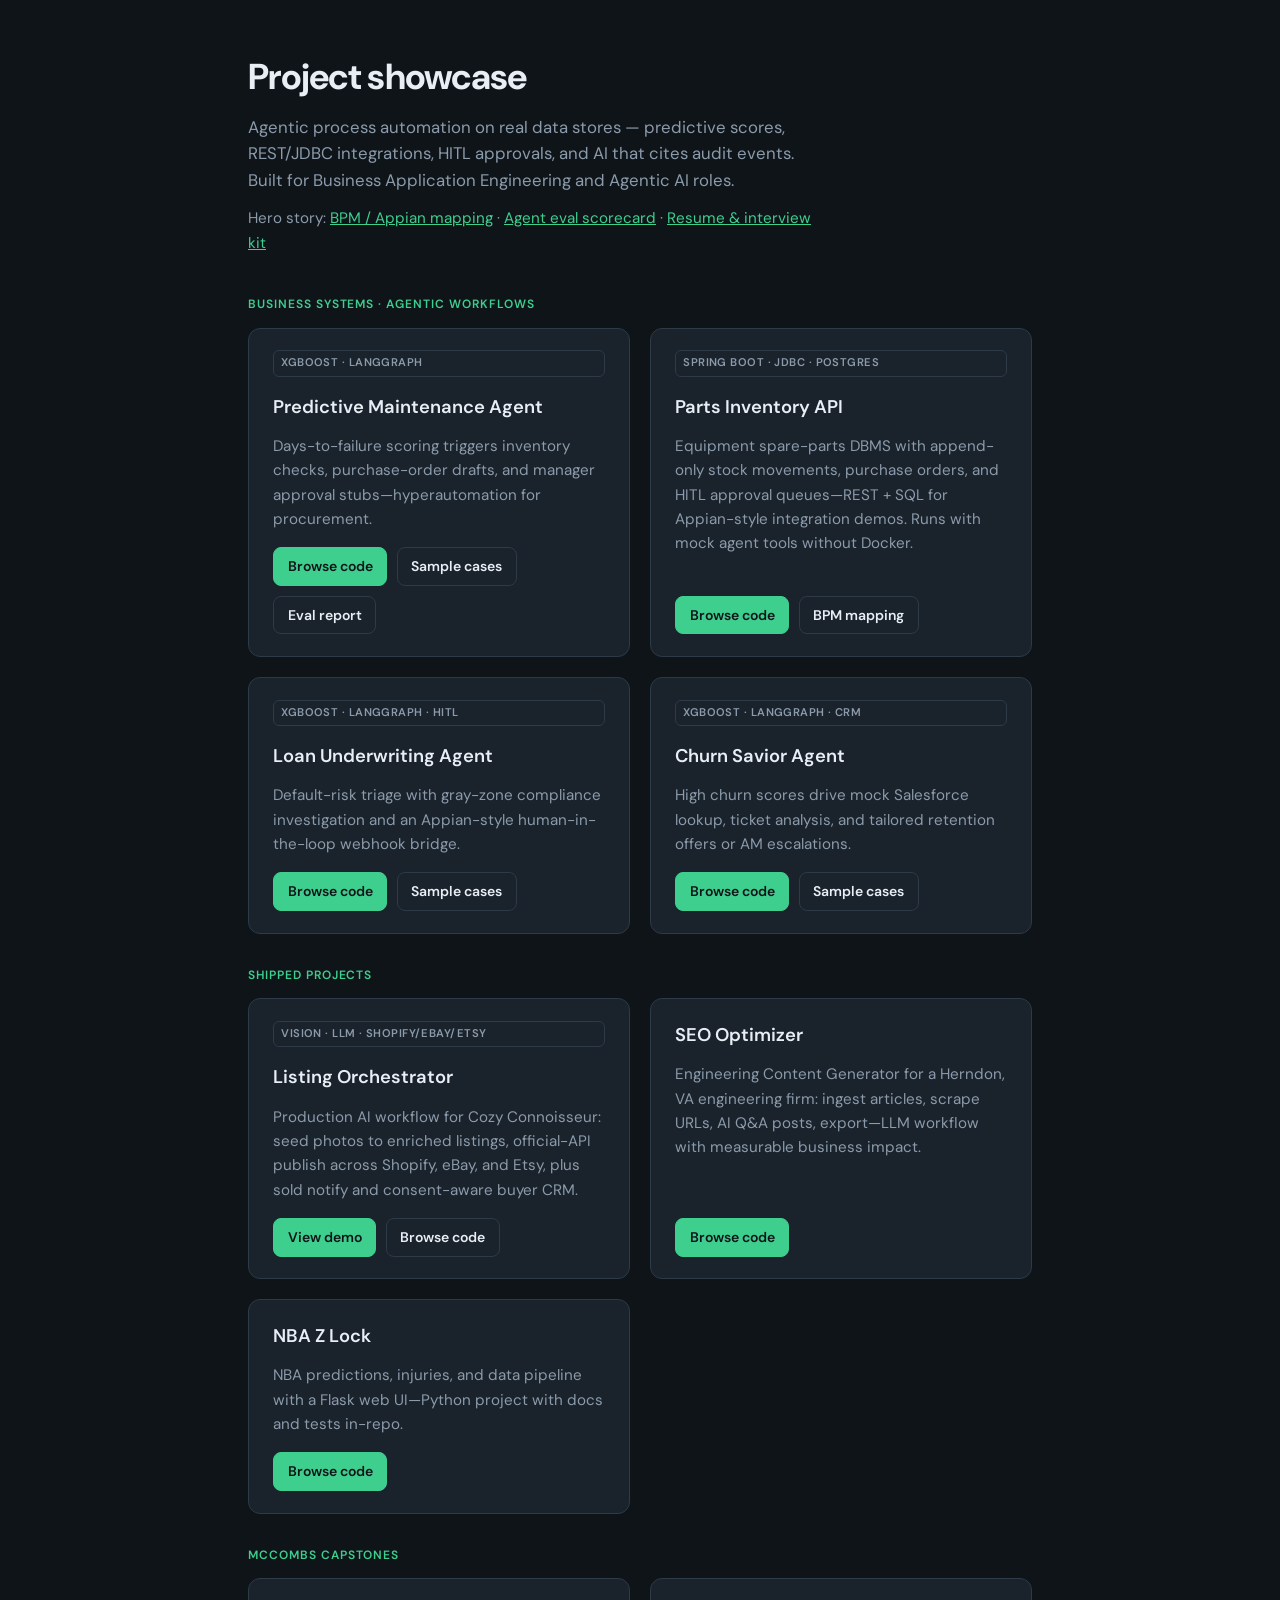
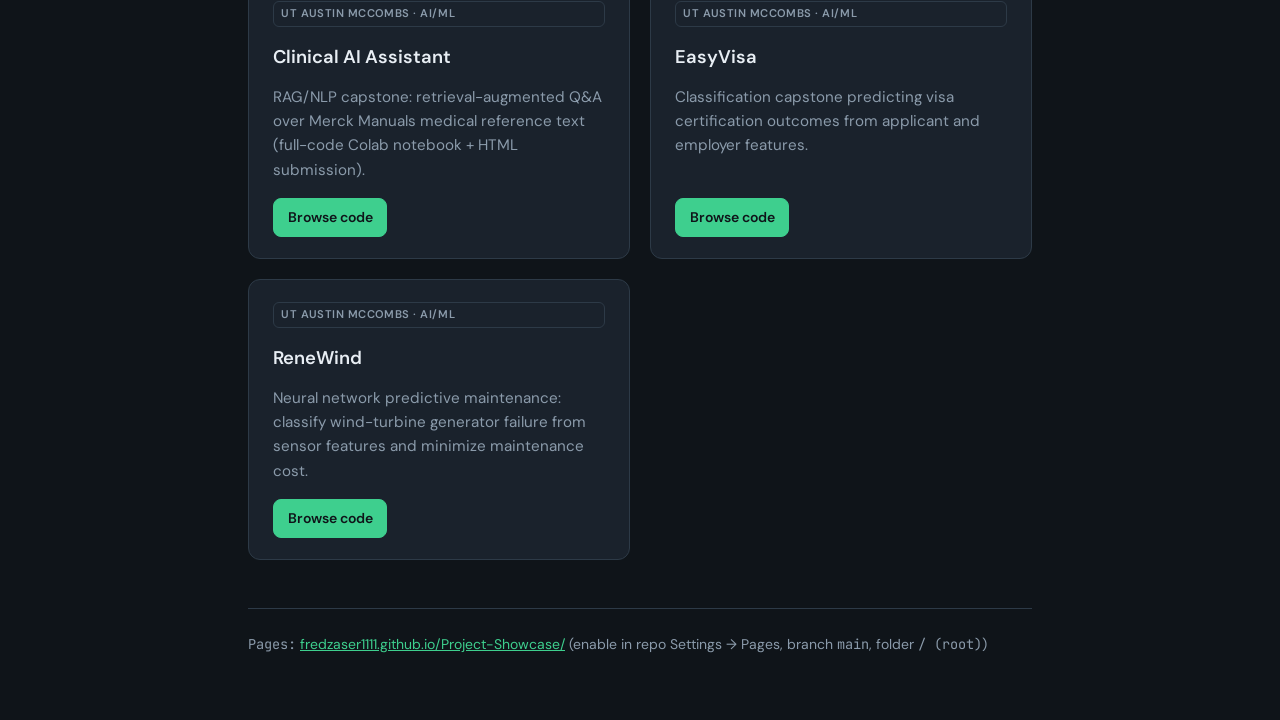
==== commit c3657c97: "Finish Track C Phases 2-4: tracing, Cozy Postgres ledger, BPM mapping. Add agent policy/tracing, gro" ====
--- a/index.html
+++ b/index.html
@@ -151,10 +151,18 @@
   <div class="wrap">
     <header>
       <h1>Project showcase</h1>
-      <p class="lede">Agentic AI &amp; Python developer portfolio. Predictive ML + workflow agents, shipped LLM automation, and UT Austin McCombs AI/ML capstones.</p>
+      <p class="lede">Agentic process automation on real data stores — predictive scores, REST/JDBC integrations, HITL approvals, and AI that cites audit events. Built for Business Application Engineering and Agentic AI roles.</p>
+      <p class="lede" style="margin-top:0.75rem;font-size:0.95rem;">
+        Hero story:
+        <a href="https://github.com/FredZaser1111/Project-Showcase/blob/main/projects/BPM_APPIAN_MAPPING.md" style="color:var(--accent);">BPM / Appian mapping</a>
+        ·
+        <a href="https://github.com/FredZaser1111/Project-Showcase/blob/main/projects/automated-workflows/predictive-maintenance-agent/outputs/eval_report.json" style="color:var(--accent);">Agent eval scorecard</a>
+        ·
+        <a href="https://github.com/FredZaser1111/Project-Showcase/blob/main/projects/RESUME_AND_INTERVIEW_KIT.md" style="color:var(--accent);">Resume &amp; interview kit</a>
+      </p>
     </header>
 
-    <p class="section-label">Automated workflows</p>
+    <p class="section-label">Business systems · Agentic workflows</p>
     <div class="grid">
       <article>
         <span class="badge">XGBoost · LangGraph</span>
@@ -163,6 +171,7 @@
         <div class="links">
           <a class="btn primary" href="https://github.com/FredZaser1111/Project-Showcase/tree/main/projects/automated-workflows/predictive-maintenance-agent">Browse code</a>
           <a class="btn" href="https://github.com/FredZaser1111/Project-Showcase/blob/main/projects/automated-workflows/predictive-maintenance-agent/outputs/maintenance_cases.json">Sample cases</a>
+          <a class="btn" href="https://github.com/FredZaser1111/Project-Showcase/blob/main/projects/automated-workflows/predictive-maintenance-agent/outputs/eval_report.json">Eval report</a>
         </div>
       </article>
 
@@ -172,6 +181,7 @@
         <p>Equipment spare-parts DBMS with append-only stock movements, purchase orders, and HITL approval queues—REST + SQL for Appian-style integration demos. Runs with mock agent tools without Docker.</p>
         <div class="links">
           <a class="btn primary" href="https://github.com/FredZaser1111/Project-Showcase/tree/main/projects/parts-inventory-api">Browse code</a>
+          <a class="btn" href="https://github.com/FredZaser1111/Project-Showcase/blob/main/projects/BPM_APPIAN_MAPPING.md">BPM mapping</a>
         </div>
       </article>
 
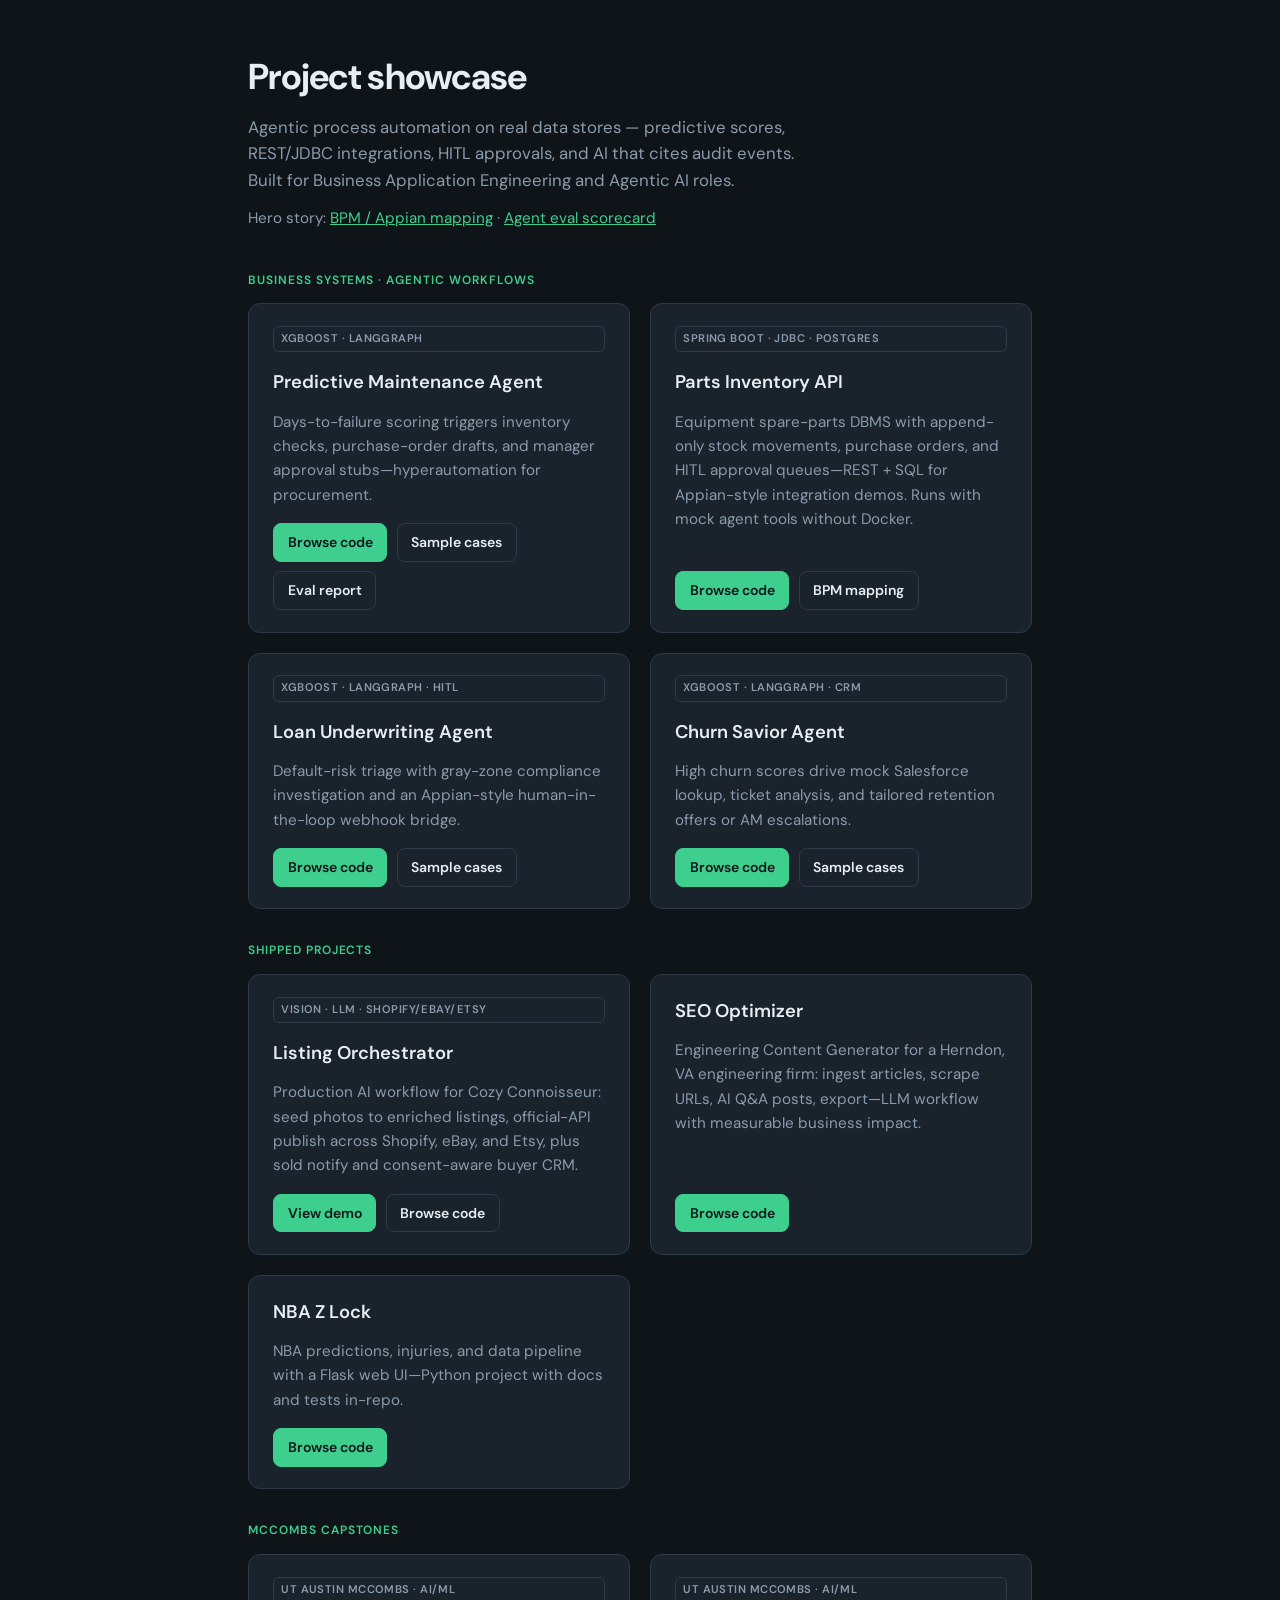
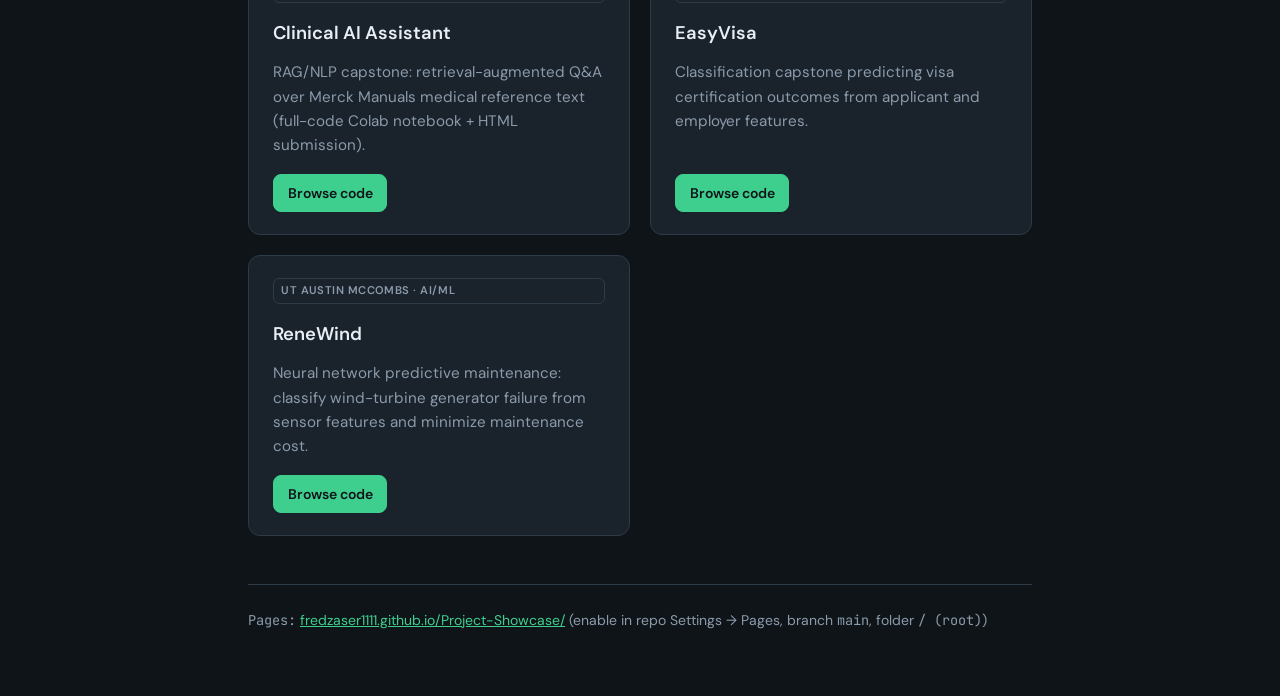
==== commit 4a4f3466: "Remove personal interview kit from public portfolio. Keep resume/interview strategy local only; leav" ====
--- a/index.html
+++ b/index.html
@@ -157,8 +157,6 @@
         <a href="https://github.com/FredZaser1111/Project-Showcase/blob/main/projects/BPM_APPIAN_MAPPING.md" style="color:var(--accent);">BPM / Appian mapping</a>
         ·
         <a href="https://github.com/FredZaser1111/Project-Showcase/blob/main/projects/automated-workflows/predictive-maintenance-agent/outputs/eval_report.json" style="color:var(--accent);">Agent eval scorecard</a>
-        ·
-        <a href="https://github.com/FredZaser1111/Project-Showcase/blob/main/projects/RESUME_AND_INTERVIEW_KIT.md" style="color:var(--accent);">Resume &amp; interview kit</a>
       </p>
     </header>
 
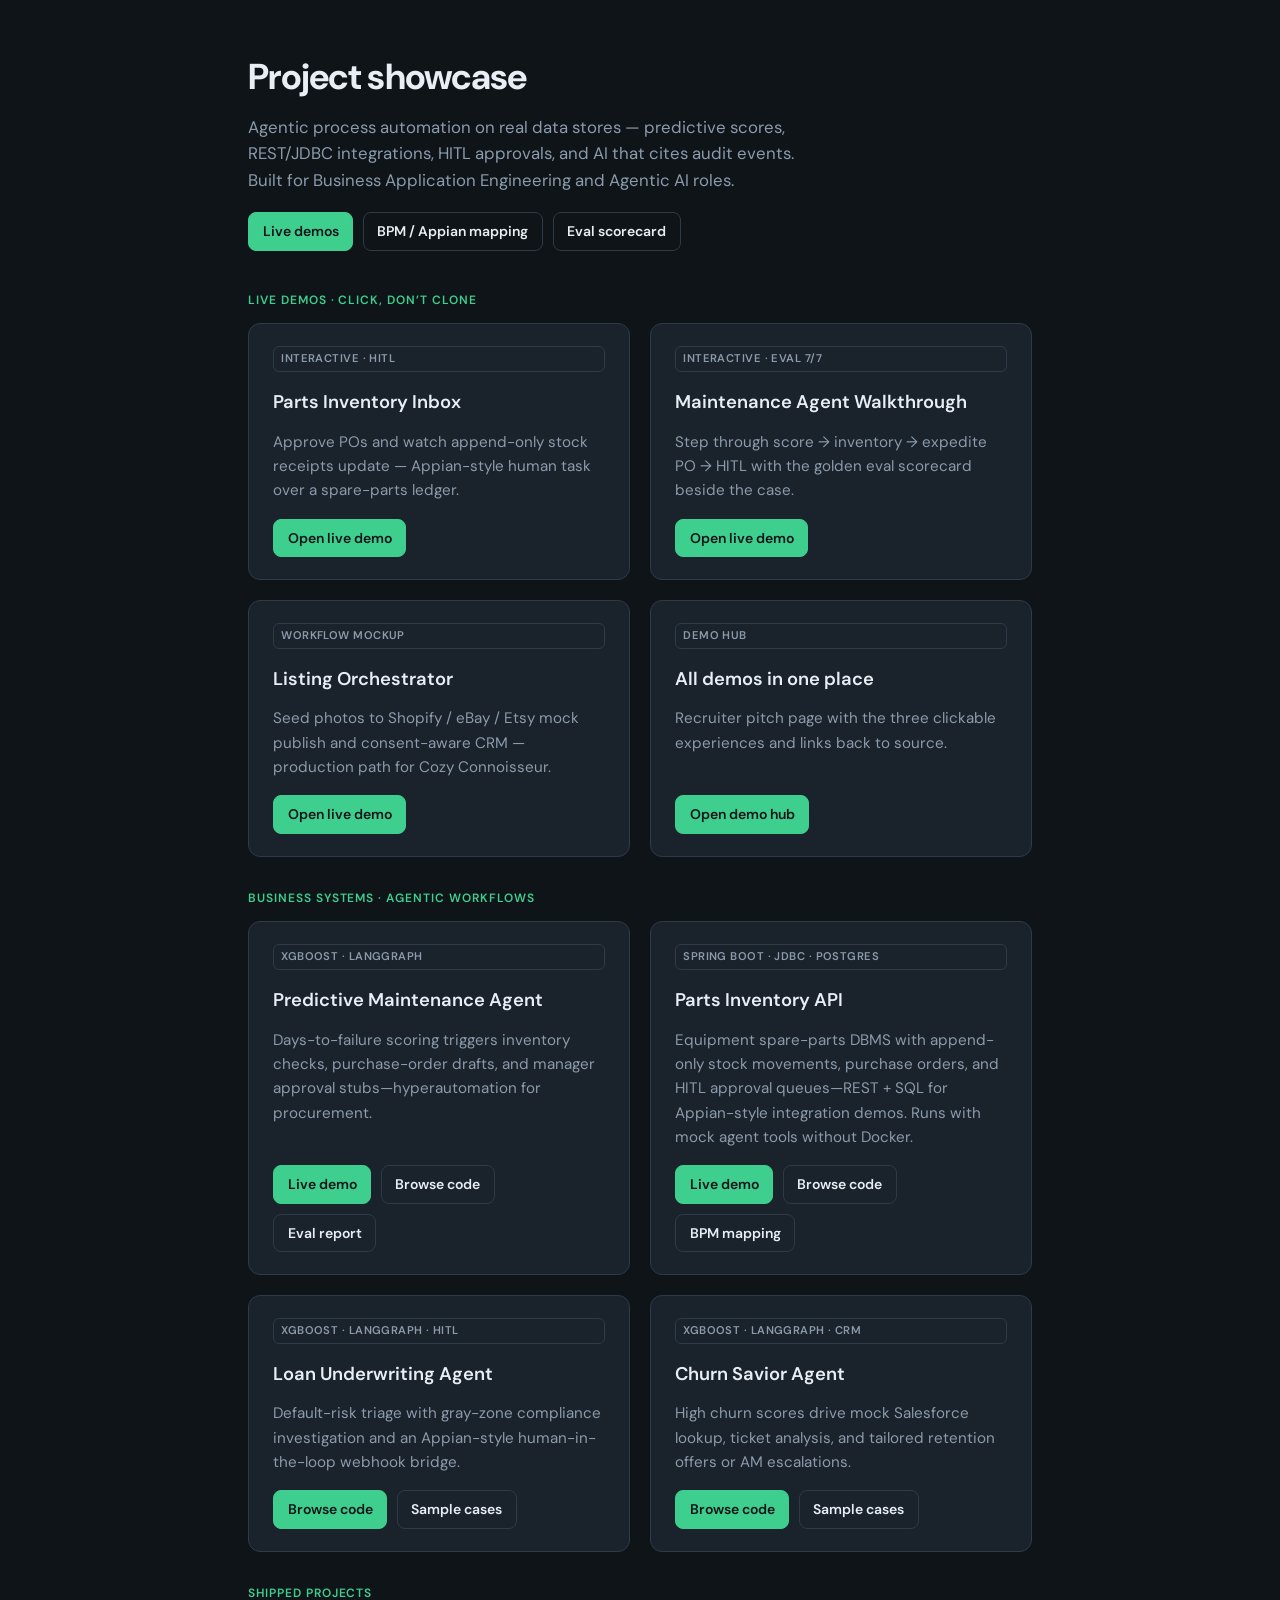
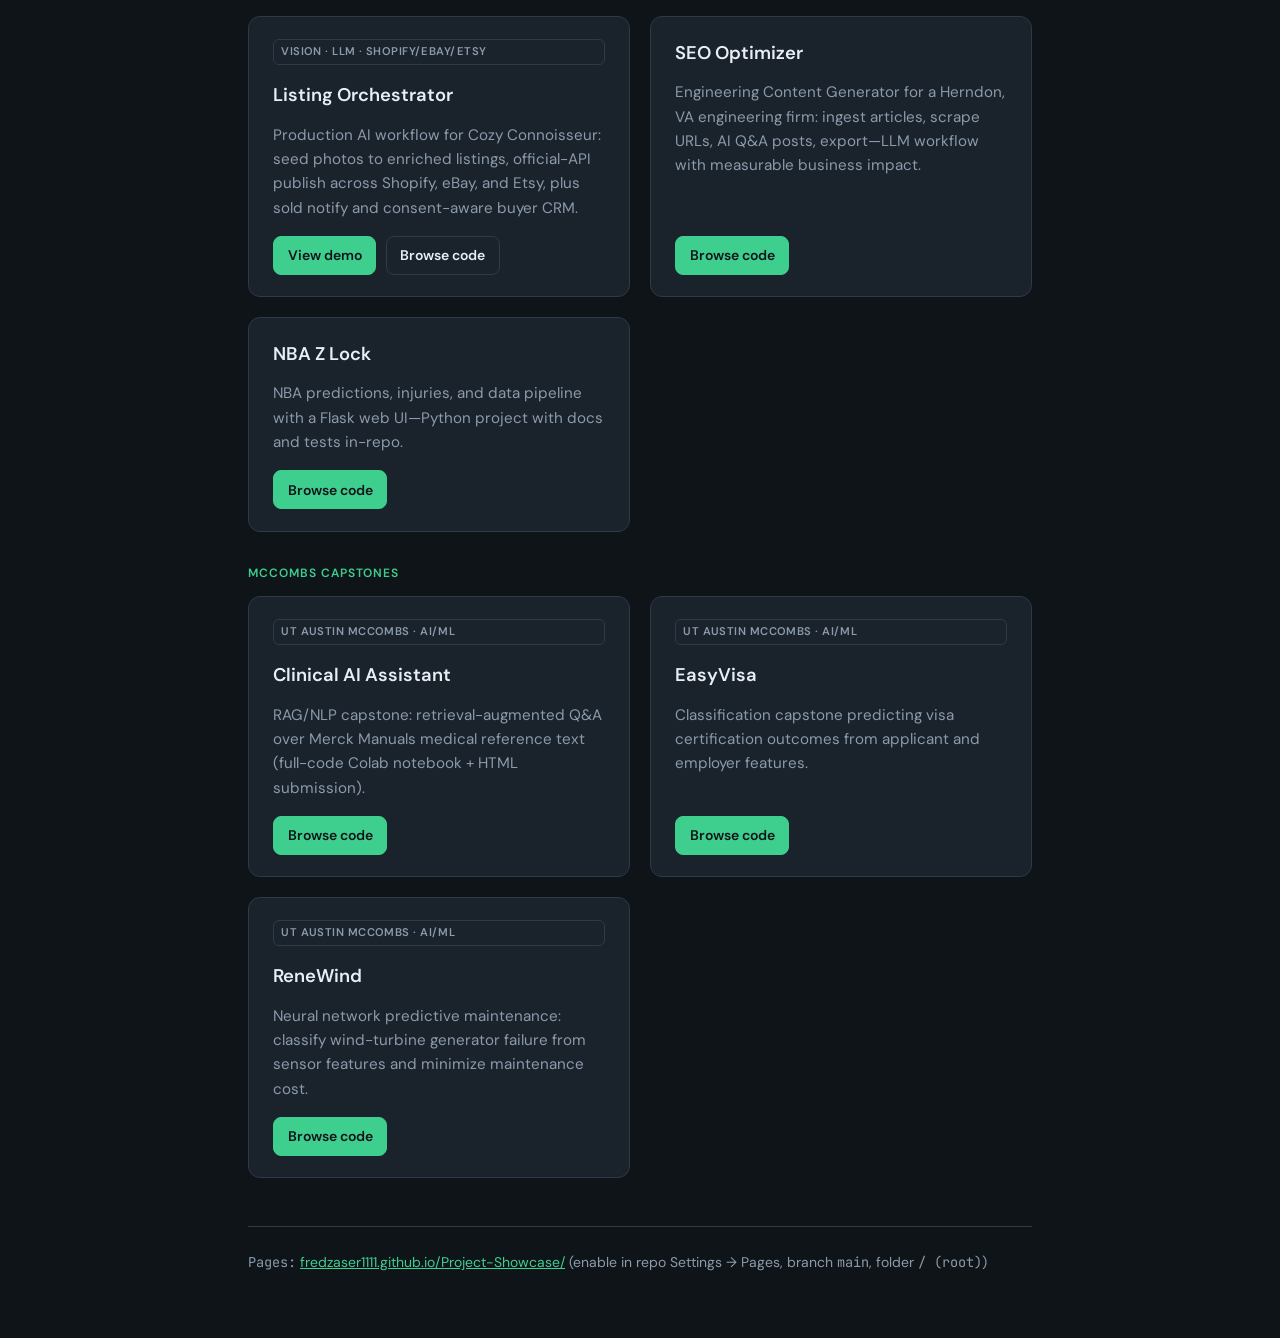
==== commit 90edb52b: "Add recruiter live demo hub with interactive HITL and agent walkthroughs. Ship Pages-hosted Parts In" ====
--- a/index.html
+++ b/index.html
@@ -4,7 +4,7 @@
   <meta charset="utf-8" />
   <meta name="viewport" content="width=device-width, initial-scale=1" />
   <title>Project showcase</title>
-  <meta name="description" content="Agentic AI & Python portfolio: automated workflows (XGBoost + agents), SEO Optimizer, NBA Z Lock, and UT Austin McCombs capstones." />
+  <meta name="description" content="Live demos: parts inventory HITL, predictive maintenance agent walkthrough, listing orchestrator. Agentic process automation for Business Application Engineering roles." />
   <link rel="preconnect" href="https://fonts.googleapis.com" />
   <link rel="preconnect" href="https://fonts.gstatic.com" crossorigin />
   <link href="https://fonts.googleapis.com/css2?family=DM+Sans:ital,opsz,wght@0,9..40,400;0,9..40,600;0,9..40,700;1,9..40,400&family=JetBrains+Mono:wght@400;500&display=swap" rel="stylesheet" />
@@ -103,7 +103,7 @@
       color: var(--bg);
       border-color: var(--accent);
     }
-    a    .btn.primary:hover {
+    a.btn.primary:hover {
       background: var(--accent-dim);
       border-color: var(--accent-dim);
     }
@@ -152,13 +152,48 @@
     <header>
       <h1>Project showcase</h1>
       <p class="lede">Agentic process automation on real data stores — predictive scores, REST/JDBC integrations, HITL approvals, and AI that cites audit events. Built for Business Application Engineering and Agentic AI roles.</p>
-      <p class="lede" style="margin-top:0.75rem;font-size:0.95rem;">
-        Hero story:
-        <a href="https://github.com/FredZaser1111/Project-Showcase/blob/main/projects/BPM_APPIAN_MAPPING.md" style="color:var(--accent);">BPM / Appian mapping</a>
-        ·
-        <a href="https://github.com/FredZaser1111/Project-Showcase/blob/main/projects/automated-workflows/predictive-maintenance-agent/outputs/eval_report.json" style="color:var(--accent);">Agent eval scorecard</a>
-      </p>
+      <div class="links" style="margin-top:1.1rem;">
+        <a class="btn primary" href="demos/">Live demos</a>
+        <a class="btn" href="https://github.com/FredZaser1111/Project-Showcase/blob/main/projects/BPM_APPIAN_MAPPING.md">BPM / Appian mapping</a>
+        <a class="btn" href="https://github.com/FredZaser1111/Project-Showcase/blob/main/projects/automated-workflows/predictive-maintenance-agent/outputs/eval_report.json">Eval scorecard</a>
+      </div>
     </header>
+
+    <p class="section-label">Live demos · click, don’t clone</p>
+    <div class="grid">
+      <article>
+        <span class="badge">Interactive · HITL</span>
+        <h2>Parts Inventory Inbox</h2>
+        <p>Approve POs and watch append-only stock receipts update — Appian-style human task over a spare-parts ledger.</p>
+        <div class="links">
+          <a class="btn primary" href="projects/parts-inventory-api/demo/">Open live demo</a>
+        </div>
+      </article>
+      <article>
+        <span class="badge">Interactive · Eval 7/7</span>
+        <h2>Maintenance Agent Walkthrough</h2>
+        <p>Step through score → inventory → expedite PO → HITL with the golden eval scorecard beside the case.</p>
+        <div class="links">
+          <a class="btn primary" href="projects/automated-workflows/demo/">Open live demo</a>
+        </div>
+      </article>
+      <article>
+        <span class="badge">Workflow mockup</span>
+        <h2>Listing Orchestrator</h2>
+        <p>Seed photos to Shopify / eBay / Etsy mock publish and consent-aware CRM — production path for Cozy Connoisseur.</p>
+        <div class="links">
+          <a class="btn primary" href="projects/listing-orchestrator/demo/">Open live demo</a>
+        </div>
+      </article>
+      <article>
+        <span class="badge">Demo hub</span>
+        <h2>All demos in one place</h2>
+        <p>Recruiter pitch page with the three clickable experiences and links back to source.</p>
+        <div class="links">
+          <a class="btn primary" href="demos/">Open demo hub</a>
+        </div>
+      </article>
+    </div>
 
     <p class="section-label">Business systems · Agentic workflows</p>
     <div class="grid">
@@ -167,8 +202,8 @@
         <h2>Predictive Maintenance Agent</h2>
         <p>Days-to-failure scoring triggers inventory checks, purchase-order drafts, and manager approval stubs—hyperautomation for procurement.</p>
         <div class="links">
-          <a class="btn primary" href="https://github.com/FredZaser1111/Project-Showcase/tree/main/projects/automated-workflows/predictive-maintenance-agent">Browse code</a>
-          <a class="btn" href="https://github.com/FredZaser1111/Project-Showcase/blob/main/projects/automated-workflows/predictive-maintenance-agent/outputs/maintenance_cases.json">Sample cases</a>
+          <a class="btn primary" href="projects/automated-workflows/demo/">Live demo</a>
+          <a class="btn" href="https://github.com/FredZaser1111/Project-Showcase/tree/main/projects/automated-workflows/predictive-maintenance-agent">Browse code</a>
           <a class="btn" href="https://github.com/FredZaser1111/Project-Showcase/blob/main/projects/automated-workflows/predictive-maintenance-agent/outputs/eval_report.json">Eval report</a>
         </div>
       </article>
@@ -178,7 +213,8 @@
         <h2>Parts Inventory API</h2>
         <p>Equipment spare-parts DBMS with append-only stock movements, purchase orders, and HITL approval queues—REST + SQL for Appian-style integration demos. Runs with mock agent tools without Docker.</p>
         <div class="links">
-          <a class="btn primary" href="https://github.com/FredZaser1111/Project-Showcase/tree/main/projects/parts-inventory-api">Browse code</a>
+          <a class="btn primary" href="projects/parts-inventory-api/demo/">Live demo</a>
+          <a class="btn" href="https://github.com/FredZaser1111/Project-Showcase/tree/main/projects/parts-inventory-api">Browse code</a>
           <a class="btn" href="https://github.com/FredZaser1111/Project-Showcase/blob/main/projects/BPM_APPIAN_MAPPING.md">BPM mapping</a>
         </div>
       </article>
